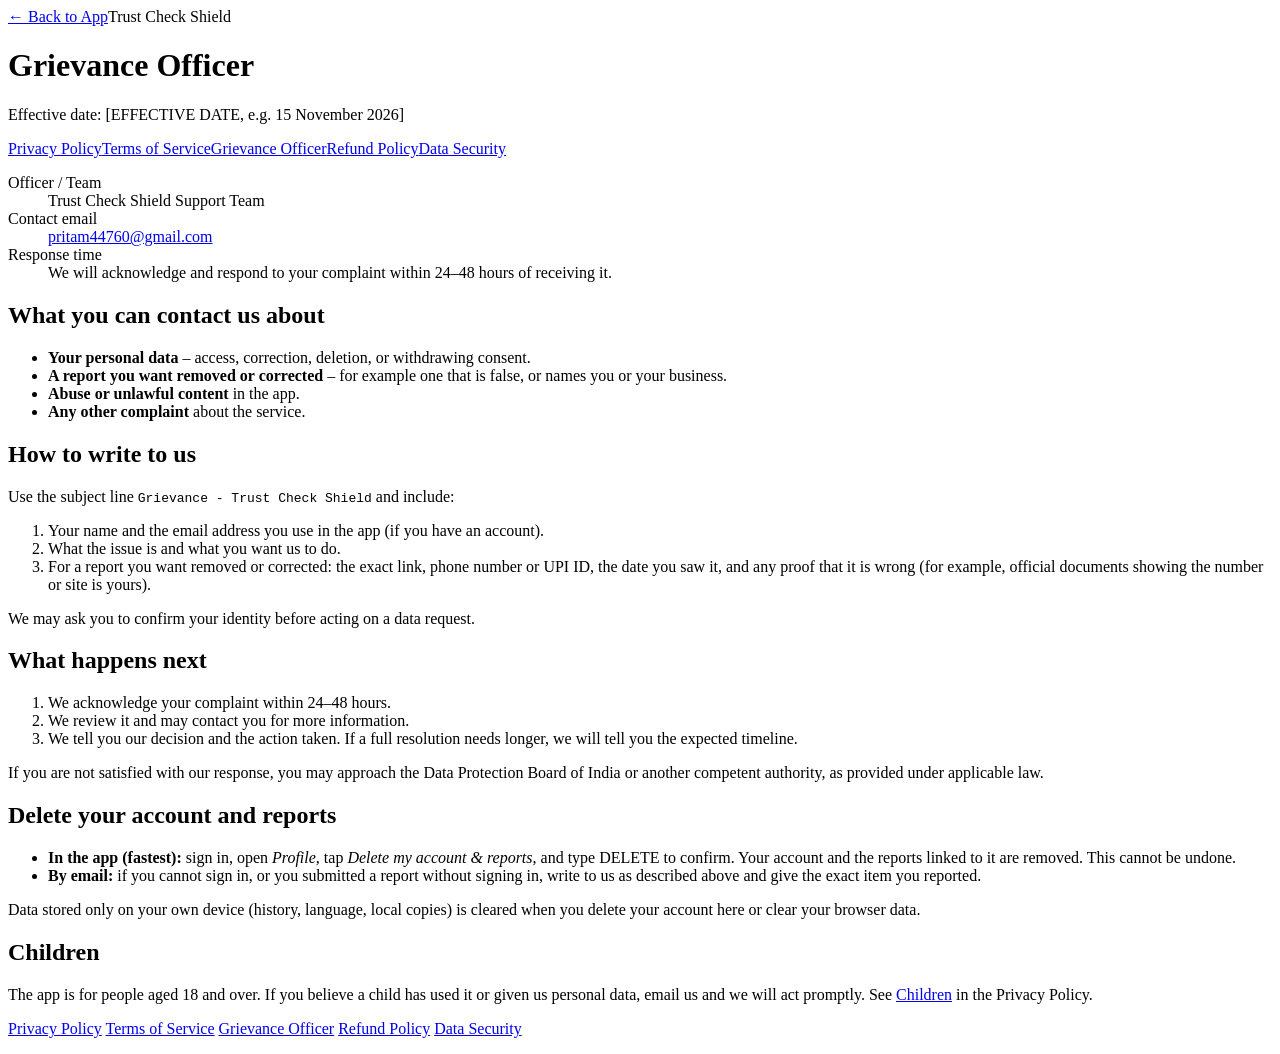
==== grievance.html @ b5e32f22 "Create grievance.html" ====
<!DOCTYPE html>
<html lang="en">
<head>
<meta charset="UTF-8">
<meta name="viewport" content="width=device-width, initial-scale=1, viewport-fit=cover">
<title>Grievance Officer - Trust Check Shield</title>
<meta name="robots" content="index,follow">
<link rel="stylesheet" href="legal.css">
</head>
<body>
<div class="wrap">
  <div class="top"><a class="back" href="index.html">&larr; Back to App</a><span class="brand">Trust Check Shield</span></div>
  <h1>Grievance Officer</h1>
  <p class="meta">Effective date: <span class="ph">[EFFECTIVE DATE, e.g. 15 November 2026]</span></p>
  <nav class="nav" aria-label="Legal pages"><a href="privacy-policy.html">Privacy Policy</a><a href="terms-of-service.html">Terms of Service</a><a href="grievance-redressal.html" aria-current="page">Grievance Officer</a><a href="refund-policy.html">Refund Policy</a><a href="data-security.html">Data Security</a></nav>
  <dl class="officer">
    <dt>Officer / Team</dt><dd>Trust Check Shield Support Team</dd>
    <dt>Contact email</dt><dd><a href="mailto:pritam44760@gmail.com?subject=Grievance%20-%20Trust%20Check%20Shield">pritam44760@gmail.com</a></dd>
    <dt>Response time</dt><dd>We will acknowledge and respond to your complaint within 24&ndash;48 hours of receiving it.</dd>
  </dl>
  <div class="card">
    <h2>What you can contact us about</h2>
    <ul>
      <li><strong>Your personal data</strong> &ndash; access, correction, deletion, or withdrawing consent.</li>
      <li><strong>A report you want removed or corrected</strong> &ndash; for example one that is false, or names you or your business.</li>
      <li><strong>Abuse or unlawful content</strong> in the app.</li>
      <li><strong>Any other complaint</strong> about the service.</li>
    </ul>

    <h2>How to write to us</h2>
    <p>Use the subject line <code>Grievance - Trust Check Shield</code> and include:</p>
    <ol>
      <li>Your name and the email address you use in the app (if you have an account).</li>
      <li>What the issue is and what you want us to do.</li>
      <li>For a report you want removed or corrected: the exact link, phone number or UPI ID, the date you saw it, and any proof that it is wrong (for example, official documents showing the number or site is yours).</li>
    </ol>
    <p>We may ask you to confirm your identity before acting on a data request.</p>

    <h2>What happens next</h2>
    <ol>
      <li>We acknowledge your complaint within 24&ndash;48 hours.</li>
      <li>We review it and may contact you for more information.</li>
      <li>We tell you our decision and the action taken. If a full resolution needs longer, we will tell you the expected timeline.</li>
    </ol>
    <p>If you are not satisfied with our response, you may approach the Data Protection Board of India or another competent authority, as provided under applicable law.</p>

    <h2 id="deletion">Delete your account and reports</h2>
    <ul>
      <li><strong>In the app (fastest):</strong> sign in, open <em>Profile</em>, tap <em>Delete my account &amp; reports</em>, and type DELETE to confirm. Your account and the reports linked to it are removed. This cannot be undone.</li>
      <li><strong>By email:</strong> if you cannot sign in, or you submitted a report without signing in, write to us as described above and give the exact item you reported.</li>
    </ul>
    <p>Data stored only on your own device (history, language, local copies) is cleared when you delete your account here or clear your browser data.</p>

    <h2>Children</h2>
    <p>The app is for people aged 18 and over. If you believe a child has used it or given us personal data, email us and we will act promptly. See <a href="privacy-policy.html#children">Children</a> in the Privacy Policy.</p>
  </div>

  <p class="foot"><a href="privacy-policy.html">Privacy Policy</a> <a href="terms-of-service.html">Terms of Service</a> <a href="grievance-redressal.html">Grievance Officer</a> <a href="refund-policy.html">Refund Policy</a> <a href="data-security.html">Data Security</a></p>
</div>
</body>
</html>
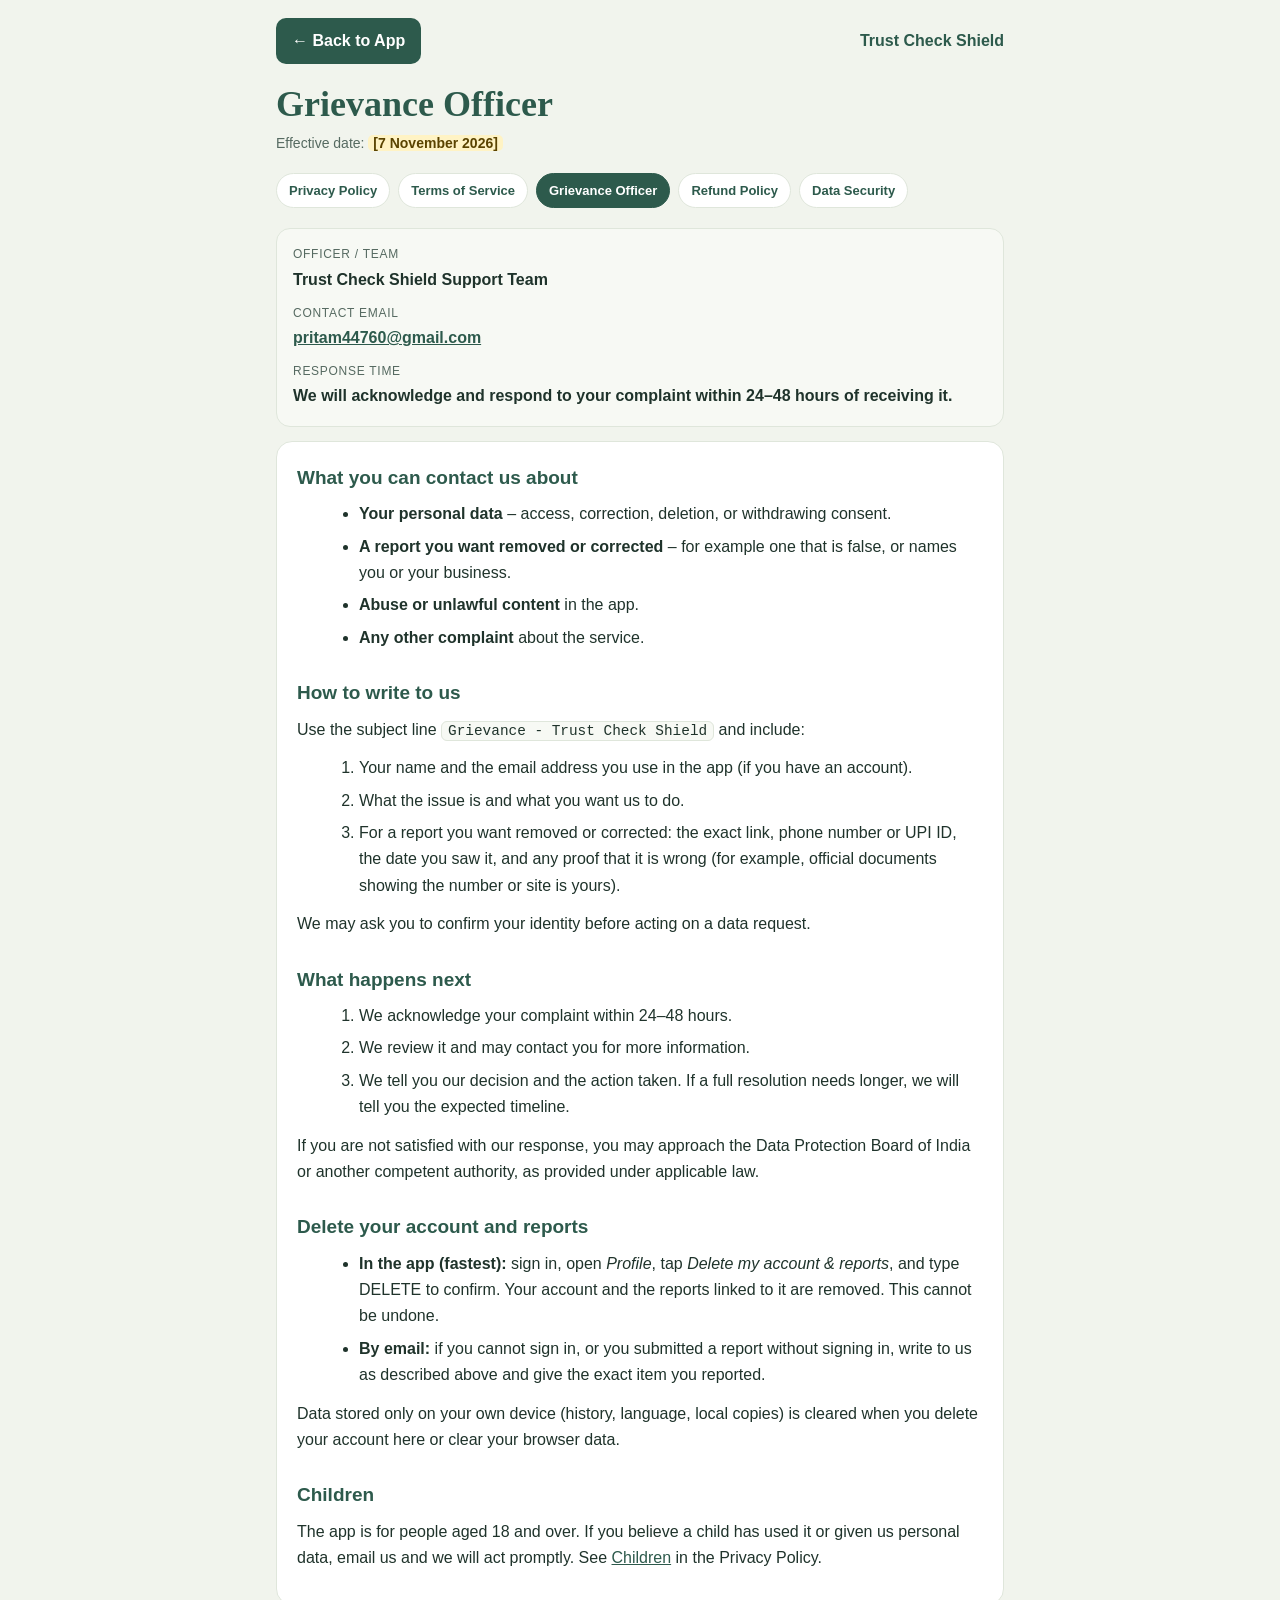
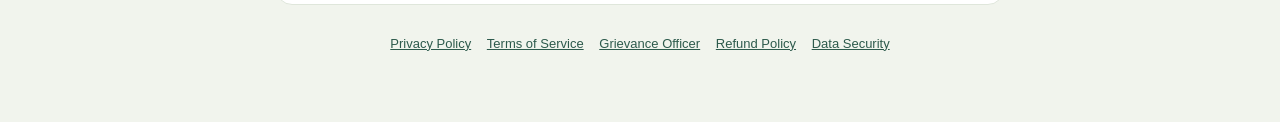
==== commit e51ae0f7: "Update grievance.html" ====
--- a/grievance.html
+++ b/grievance.html
@@ -11,7 +11,7 @@
 <div class="wrap">
   <div class="top"><a class="back" href="index.html">&larr; Back to App</a><span class="brand">Trust Check Shield</span></div>
   <h1>Grievance Officer</h1>
-  <p class="meta">Effective date: <span class="ph">[EFFECTIVE DATE, e.g. 15 November 2026]</span></p>
+  <p class="meta">Effective date: <span class="ph">[7 November 2026]</span></p>
   <nav class="nav" aria-label="Legal pages"><a href="privacy-policy.html">Privacy Policy</a><a href="terms-of-service.html">Terms of Service</a><a href="grievance-redressal.html" aria-current="page">Grievance Officer</a><a href="refund-policy.html">Refund Policy</a><a href="data-security.html">Data Security</a></nav>
   <dl class="officer">
     <dt>Officer / Team</dt><dd>Trust Check Shield Support Team</dd>
--- a/legal.css
+++ b/legal.css
@@ -0,0 +1,36 @@
+/* Trust Check Shield - legal pages. Light and dark themes follow the visitor's device setting. */
+:root{--bg:#f1f4ed;--card:#fff;--ink:#1f332b;--mute:#566a61;--accent:#2d5a4c;--line:#dfe6db;--soft:#f7f9f4;--on-accent:#fff;--ph-bg:#fff3c4;--ph-ink:#5a4300;
+box-sizing:border-box;padding-top:env(safe-area-inset-top,0px);padding-bottom:env(safe-area-inset-bottom,0px)}
+@media (prefers-color-scheme:dark){:root{--bg:#121a17;--card:#1a2622;--ink:#e8efe9;--mute:#9db0a6;--accent:#7fc4a9;--line:#2b3a34;--soft:#16201c;--on-accent:#10211a;--ph-bg:#4a3b0a;--ph-ink:#ffe08a}}
+*{box-sizing:border-box;margin:0}
+html{scroll-padding-top:12px}
+body{background:var(--bg);color:var(--ink);font:16px/1.65 -apple-system,BlinkMacSystemFont,"Segoe UI",Roboto,sans-serif;min-height:100vh}
+.wrap{max-width:760px;margin:0 auto;padding:18px 16px 56px}
+.top{display:flex;align-items:center;justify-content:space-between;gap:10px;flex-wrap:wrap;margin-bottom:8px}
+.back{display:inline-flex;align-items:center;gap:6px;padding:10px 16px;border-radius:10px;background:var(--accent);color:var(--on-accent);font-weight:600;text-decoration:none}
+.brand{font-weight:800;color:var(--accent)}
+h1{font:700 clamp(26px,6vw,36px)/1.15 "Iowan Old Style",Georgia,serif;color:var(--accent);margin:20px 0 6px}
+.meta{color:var(--mute);font-size:14px;margin-bottom:18px}
+.nav{display:flex;flex-wrap:wrap;gap:8px;margin:0 0 20px}
+.nav a{font-size:13px;font-weight:600;padding:6px 12px;border:1px solid var(--line);border-radius:999px;color:var(--accent);text-decoration:none;background:var(--card)}
+.nav a[aria-current="page"]{background:var(--accent);color:var(--on-accent);border-color:var(--accent)}
+.card{background:var(--card);border:1px solid var(--line);border-radius:16px;padding:20px;margin-bottom:14px}
+h2{font-size:19px;color:var(--accent);margin:26px 0 8px}
+.card h2:first-child{margin-top:0}
+h3{font-size:16px;margin:16px 0 4px}
+p{margin:0 0 12px}
+ul,ol{margin:0 0 12px 22px}
+li{margin:0 0 6px}
+a{color:var(--accent)}
+.note{background:var(--soft);border:1px solid var(--line);border-radius:12px;padding:12px 14px;font-size:14px;color:var(--mute);margin:0 0 14px}
+.officer{background:var(--soft);border:1px solid var(--line);border-radius:14px;padding:16px;margin:0 0 14px}
+.officer dt{font-size:12px;text-transform:uppercase;letter-spacing:.06em;color:var(--mute);margin-top:10px}
+.officer dt:first-child{margin-top:0}
+.officer dd{margin:2px 0 0;font-weight:600;word-break:break-word}
+table{width:100%;border-collapse:collapse;font-size:14px;margin:0 0 12px}
+th,td{text-align:left;vertical-align:top;border-bottom:1px solid var(--line);padding:8px 6px}
+th{color:var(--mute);font-weight:600}
+.ph{background:var(--ph-bg);color:var(--ph-ink);padding:0 5px;border-radius:5px;font-weight:600}
+code{background:var(--soft);border:1px solid var(--line);border-radius:6px;padding:1px 6px;font-size:.9em}
+.foot{margin-top:28px;font-size:13px;color:var(--mute);text-align:center}
+.foot a{margin:0 6px}
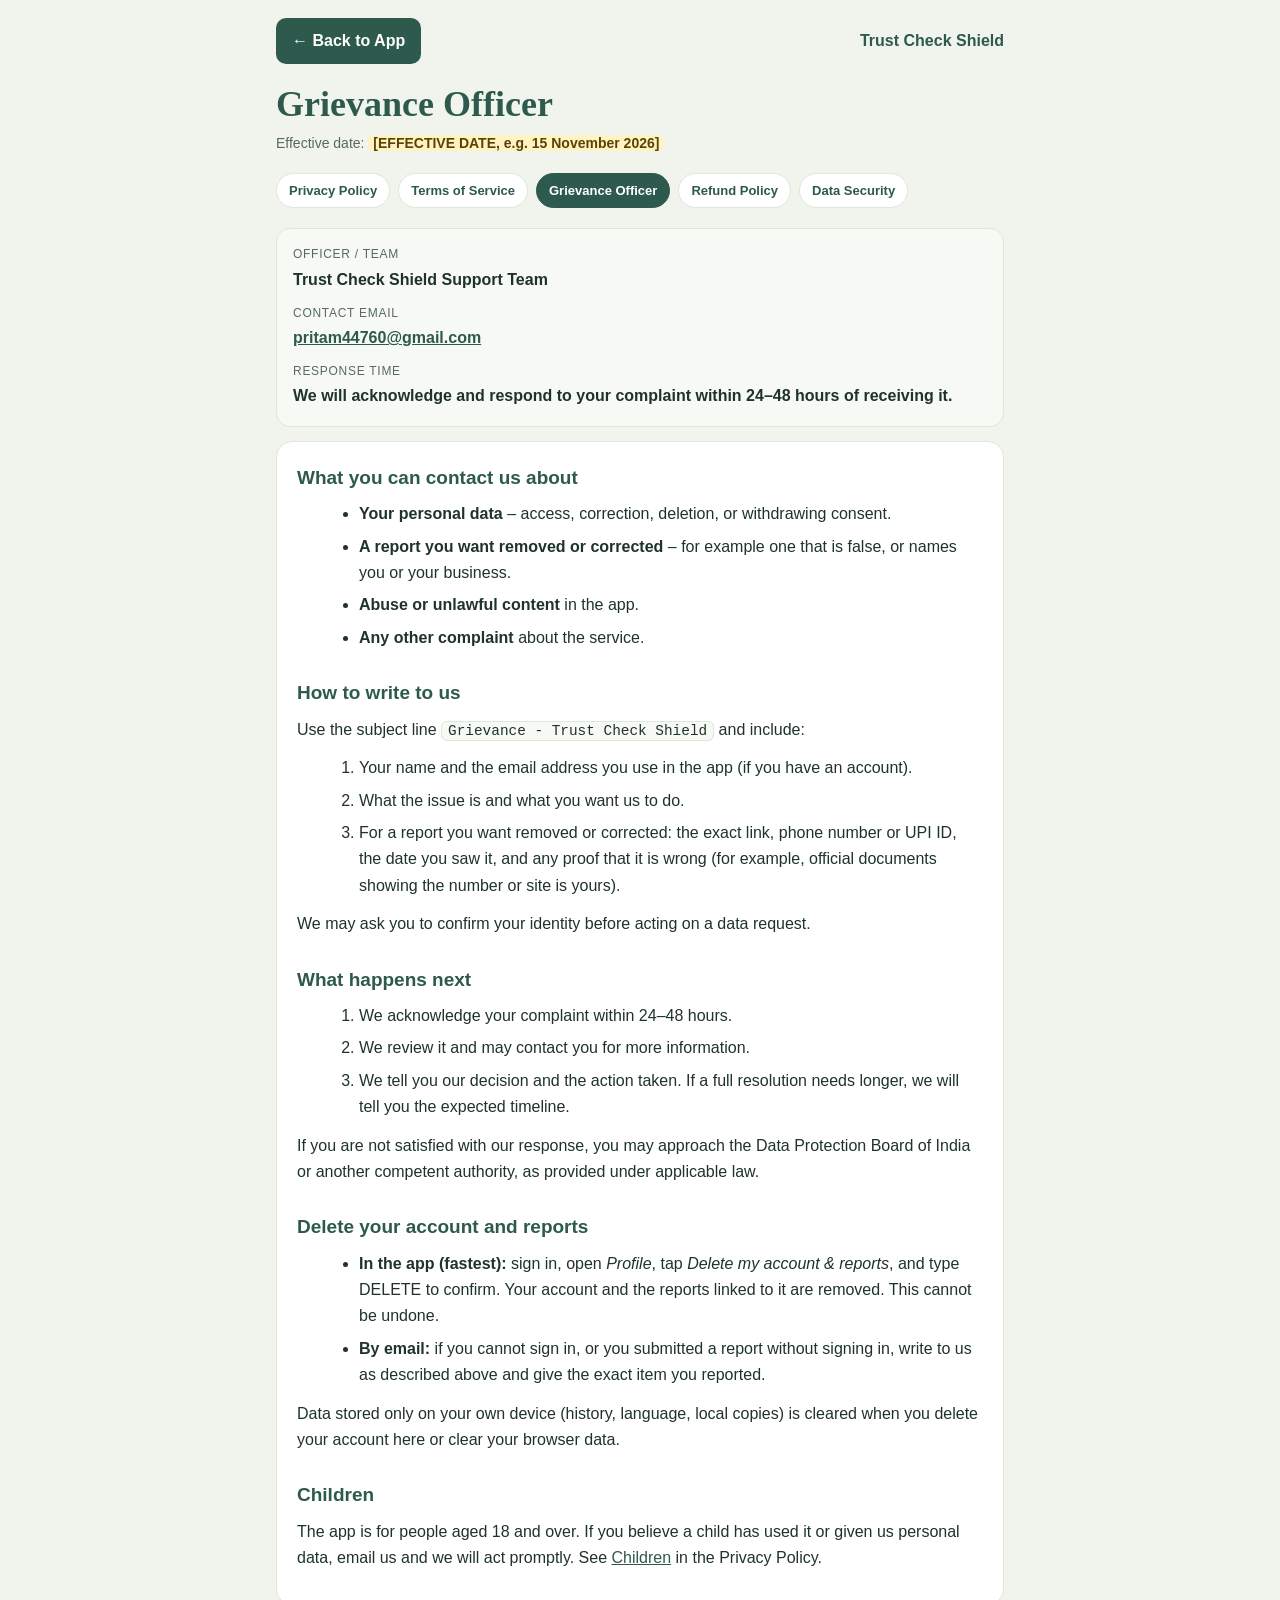
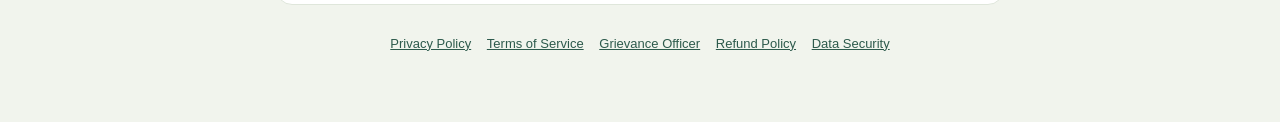
==== commit c0919460: "Update grievance.html" ====
--- a/grievance.html
+++ b/grievance.html
@@ -11,8 +11,8 @@
 <div class="wrap">
   <div class="top"><a class="back" href="index.html">&larr; Back to App</a><span class="brand">Trust Check Shield</span></div>
   <h1>Grievance Officer</h1>
-  <p class="meta">Effective date: <span class="ph">[7 November 2026]</span></p>
-  <nav class="nav" aria-label="Legal pages"><a href="privacy-policy.html">Privacy Policy</a><a href="terms-of-service.html">Terms of Service</a><a href="grievance-redressal.html" aria-current="page">Grievance Officer</a><a href="refund-policy.html">Refund Policy</a><a href="data-security.html">Data Security</a></nav>
+  <p class="meta">Effective date: <span class="ph">[EFFECTIVE DATE, e.g. 15 November 2026]</span></p>
+  <nav class="nav" aria-label="Legal pages"><a href="privacy.html">Privacy Policy</a><a href="terms.html">Terms of Service</a><a href="grievance.html" aria-current="page">Grievance Officer</a><a href="refund.html">Refund Policy</a><a href="security.html">Data Security</a></nav>
   <dl class="officer">
     <dt>Officer / Team</dt><dd>Trust Check Shield Support Team</dd>
     <dt>Contact email</dt><dd><a href="mailto:pritam44760@gmail.com?subject=Grievance%20-%20Trust%20Check%20Shield">pritam44760@gmail.com</a></dd>
@@ -52,10 +52,10 @@
     <p>Data stored only on your own device (history, language, local copies) is cleared when you delete your account here or clear your browser data.</p>
 
     <h2>Children</h2>
-    <p>The app is for people aged 18 and over. If you believe a child has used it or given us personal data, email us and we will act promptly. See <a href="privacy-policy.html#children">Children</a> in the Privacy Policy.</p>
+    <p>The app is for people aged 18 and over. If you believe a child has used it or given us personal data, email us and we will act promptly. See <a href="privacy.html#children">Children</a> in the Privacy Policy.</p>
   </div>
 
-  <p class="foot"><a href="privacy-policy.html">Privacy Policy</a> <a href="terms-of-service.html">Terms of Service</a> <a href="grievance-redressal.html">Grievance Officer</a> <a href="refund-policy.html">Refund Policy</a> <a href="data-security.html">Data Security</a></p>
+  <p class="foot"><a href="privacy.html">Privacy Policy</a> <a href="terms.html">Terms of Service</a> <a href="grievance.html">Grievance Officer</a> <a href="refund.html">Refund Policy</a> <a href="security.html">Data Security</a></p>
 </div>
 </body>
 </html>
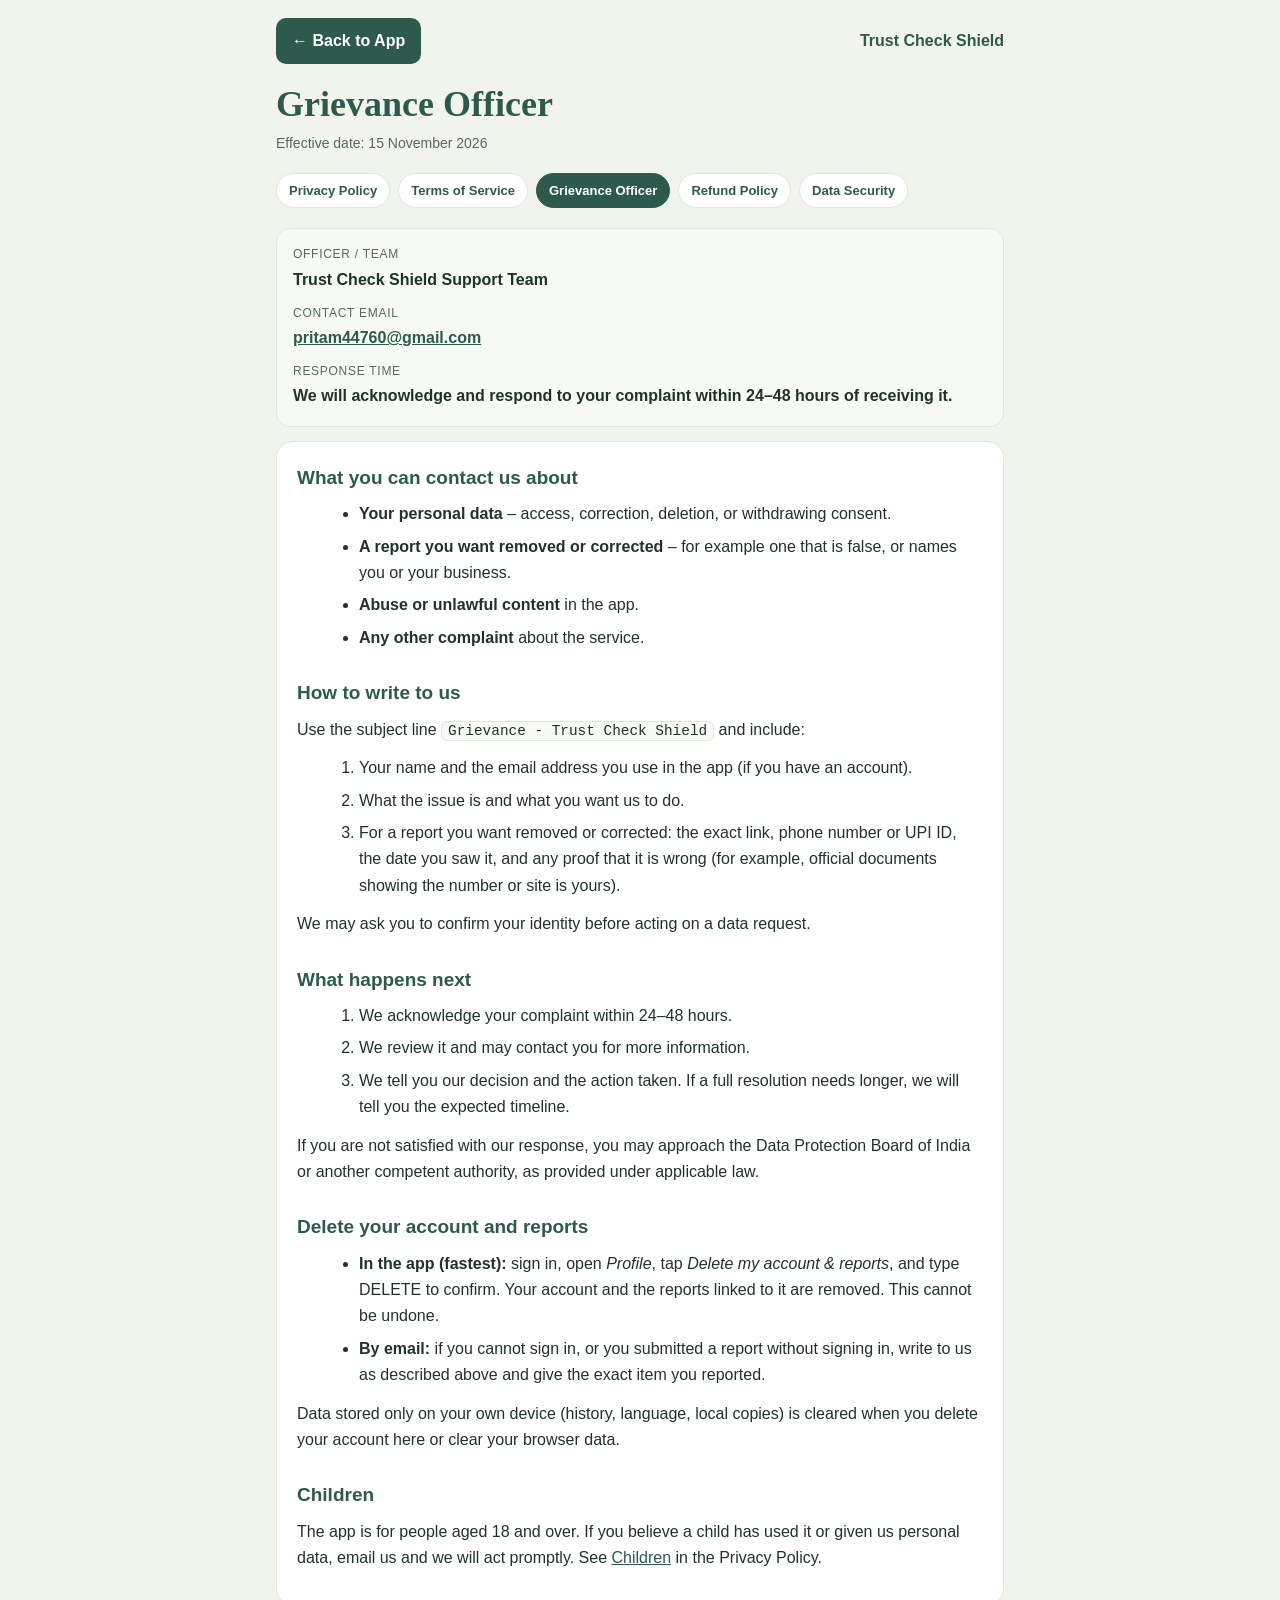
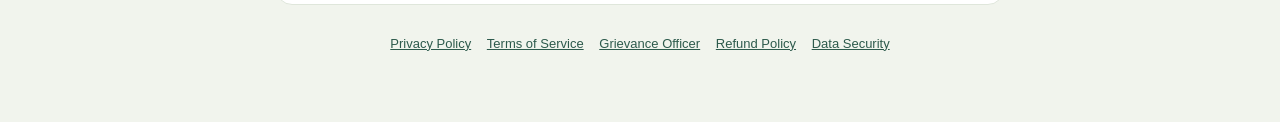
==== commit ae94b129: "Update grievance.html" ====
--- a/grievance.html
+++ b/grievance.html
@@ -11,7 +11,7 @@
 <div class="wrap">
   <div class="top"><a class="back" href="index.html">&larr; Back to App</a><span class="brand">Trust Check Shield</span></div>
   <h1>Grievance Officer</h1>
-  <p class="meta">Effective date: <span class="ph">[EFFECTIVE DATE, e.g. 15 November 2026]</span></p>
+  <p class="meta">Effective date: 15 November 2026</p>
   <nav class="nav" aria-label="Legal pages"><a href="privacy.html">Privacy Policy</a><a href="terms.html">Terms of Service</a><a href="grievance.html" aria-current="page">Grievance Officer</a><a href="refund.html">Refund Policy</a><a href="security.html">Data Security</a></nav>
   <dl class="officer">
     <dt>Officer / Team</dt><dd>Trust Check Shield Support Team</dd>
